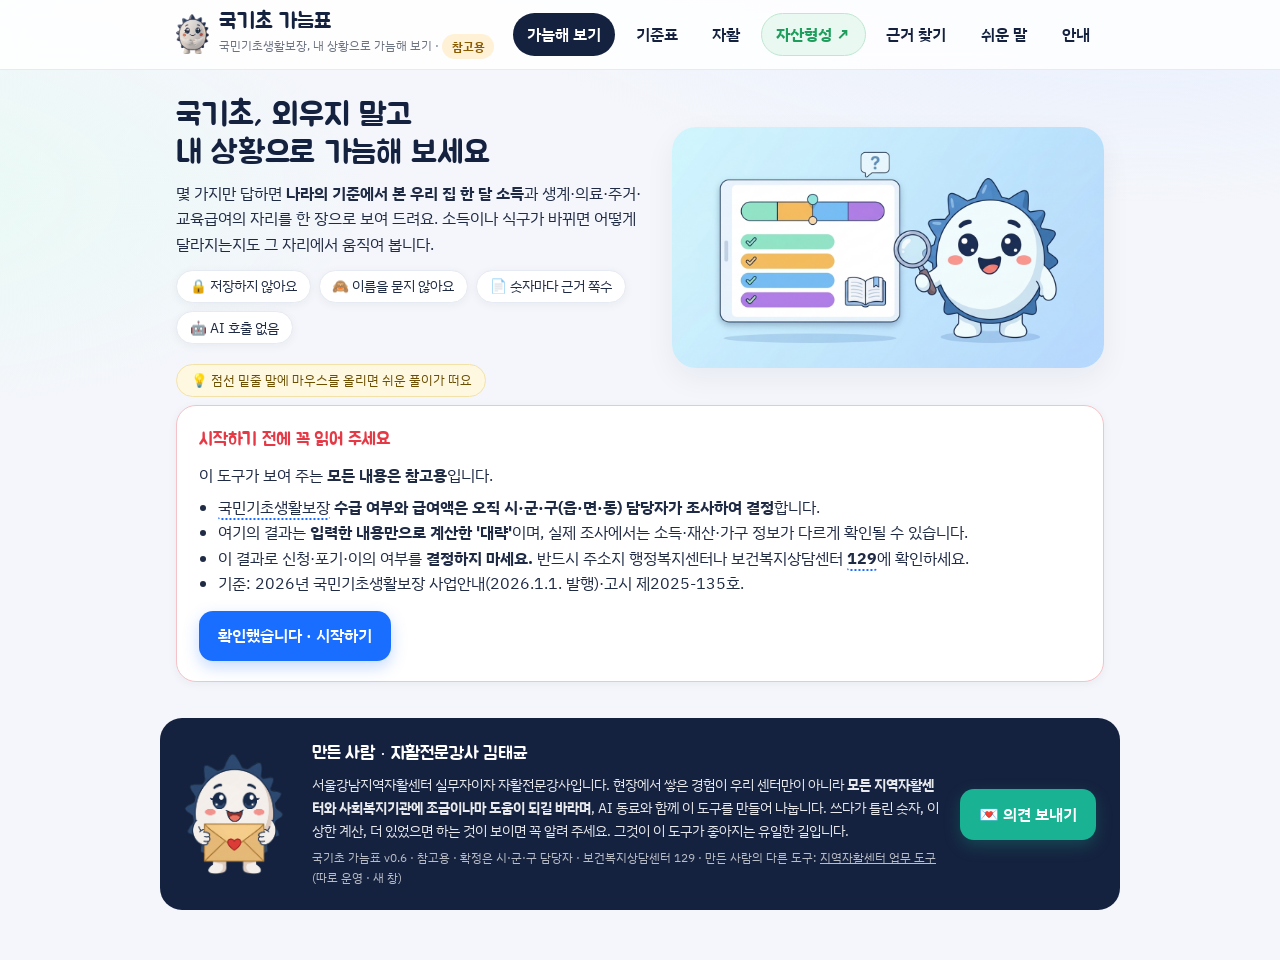
==== index.html @ 4f64b0de "국기초 가늠표 v0.6: 자산형성 길잡이(asset/) — 가입 자격 가늠·통장 비교·3년 어림·가입 뒤 유지·만기·상담 사례·쉬운 말, 가늠표 결과에서 숫자 이어받기 Co-Aut" ====
<!doctype html>
<html lang="ko">
<head>
<meta charset="utf-8">
<meta name="viewport" content="width=device-width, initial-scale=1">
<title>국기초 가늠표</title>
<meta name="description" content="국민기초생활보장 수급을 내 상황으로 가늠해 보는 참고용 도구. 확정은 시·군·구 담당자가 합니다.">
<link rel="stylesheet" href="css/style.css?v=17">
</head>
<body>
<header class="top">
  <div class="wrap">
    <div class="brand">
      <img src="img/전신_미소.png" alt="굿균">
      <div><h1>국기초 가늠표</h1><div class="tag">국민기초생활보장, 내 상황으로 가늠해 보기 · <span class="badge">참고용</span></div></div>
    </div>
    <nav class="tabs">
      <button data-go="gate" class="on">가늠해 보기</button>
      <button data-go="table">기준표</button>
      <button data-go="jahwal">자활</button>
      <a class="navlink" href="asset/" id="nav-asset" target="_blank" rel="noopener" title="자산형성 길잡이 (새 창)">자산형성 ↗</a>
      <button data-go="search">근거 찾기</button>
      <button data-go="terms">쉬운 말</button>
      <button data-go="about">안내</button>
    </nav>
  </div>
</header>

<main class="wrap">
  <!-- ① 들어가기: 히어로 + 면책 -->
  <section id="v-gate" class="view on">
    <div class="hero">
      <div>
        <h2>국기초, 외우지 말고<br>내 상황으로 가늠해 보세요</h2>
        <p>몇 가지만 답하면 <b>나라의 기준에서 본 우리 집 한 달 소득</b>과 생계·의료·주거·교육급여의 자리를 한 장으로 보여 드려요. 소득이나 식구가 바뀌면 어떻게 달라지는지도 그 자리에서 움직여 봅니다.</p>
        <div class="reassure"><span>🔒 저장하지 않아요</span><span>🙈 이름을 묻지 않아요</span><span>📄 숫자마다 근거 쪽수</span><span>🤖 AI 호출 없음</span></div>
        <div class="tip">💡 점선 밑줄 말에 마우스를 올리면 쉬운 풀이가 떠요</div>
      </div>
      <img src="img/hero.png?v=2" alt="가늠표 한 장을 돋보기로 살펴보는 굿균 — 묻고, 가늠하고, 근거를 연다">
    </div>
    <div class="gate">
      <h3>시작하기 전에 꼭 읽어 주세요</h3>
      <p style="margin:.2rem 0">이 도구가 보여 주는 <b>모든 내용은 참고용</b>입니다.</p>
      <ul>
        <li>국민기초생활보장 <b>수급 여부와 급여액은 오직 시·군·구(읍·면·동) 담당자가 조사하여 결정</b>합니다.</li>
        <li>여기의 결과는 <b>입력한 내용만으로 계산한 '대략'</b>이며, 실제 조사에서는 소득·재산·가구 정보가 다르게 확인될 수 있습니다.</li>
        <li>이 결과로 신청·포기·이의 여부를 <b>결정하지 마세요.</b> 반드시 주소지 행정복지센터나 보건복지상담센터 <b>129</b>에 확인하세요.</li>
        <li>기준: 2026년 국민기초생활보장 사업안내(2026.1.1. 발행)·고시 제2025-135호.</li>
      </ul>
      <div class="btns"><button id="agree">확인했습니다 · 시작하기</button></div>
    </div>
  </section>

  <!-- 갈래 고르기 -->
  <section id="v-mode" class="view">
    <h2>어떻게 시작할까요?</h2>
    <div class="row">
      <div class="card pick" data-go="free">
        <img src="img/전신_생각중.png" alt="">
        <div><h3>내 상황을 글로 쓸게요</h3><p class="muted" style="margin:0">"서울 강남에 월세 60만원으로 살고 아이가 2명, 월급 80만원에 국민연금 20만원 받아요" 처럼 편하게. 읽어 드리고 빠진 것만 여쭤 봐요.</p></div>
      </div>
      <div class="card pick" data-go="interview">
        <img src="img/듣기.png" alt="">
        <div><h3>질문에 답할게요</h3><p class="muted" style="margin:0">막막하면 이쪽. 한 화면에 질문 하나씩, 꼭 필요한 것만. 질문 아래에 어려운 말 풀이가 같이 나와요. 모르면 '모름'.</p></div>
      </div>
      <div class="card pick" data-go="cases">
        <img src="img/전신_궁금.png" alt="">
        <div><h3>가상 사례로 연습할게요</h3><p class="muted" style="margin:0">실무자 훈련용. 가상의 상담일지 다섯 건을 읽고 직접 입력해 보거나, 정답 가늠표를 바로 봐요. 인물·숫자는 전부 가상.</p></div>
      </div>
    </div>
    <div class="tip">💡 <b>점선 밑줄</b>이 있는 말에 <b>마우스를 올리면</b>(폰은 톡 누르면) 쉬운 풀이가 떠요. 한번 해 보세요 → <span class="term" data-term="소득인정액">소득인정액</span></div>
  </section>

  <!-- 기준표 -->
  <section id="v-table" class="view">
    <h2>2026년 기준표 — 가구원 수별 기준 중위소득과 급여별 선정기준</h2>
    <p class="muted">이 표 하나면 "우리 집 몇 인 가구, 선은 얼마"가 바로 보여요. 아래 버튼으로 그림(PNG)으로 저장해 교육 자료나 상담 자리에 쓰세요. 숫자는 고시 제2025-135호 그대로예요.</p>
    <div id="ktable"></div>
  </section>

  <!-- 갈래 A: 자유 글 -->
  <section id="v-free" class="view">
    <h2>내 상황을 글로 써 주세요</h2>
    <div class="card">
      <textarea id="free-text" placeholder="예) 나는 55살이고 부산에서 혼자 살아. 월세 보증금 500만원에 월세 35만원. 자활근로로 120만원 받고 통장에 300만원쯤 있어. 차는 없고 대출 200만원."></textarea>
      <div class="btns"><button id="free-read">읽어 보기</button><button class="ghost" data-go="mode">뒤로</button></div>
    </div>
    <div id="free-card"></div>
  </section>

  <!-- 갈래 B: 질문 -->
  <section id="v-interview" class="view">
    <div class="progress"><i id="prog" style="width:0%"></i></div>
    <div class="iv-grid">
      <div id="iv" class="card"></div>
      <aside class="gg-side"><div class="bubble" id="gg-say">하나씩 천천히요. 모르면 '모름'이에요.</div><img id="gg-img" src="img/듣기.png" alt="굿균"></aside>
    </div>
  </section>

  <!-- 가늠표 -->
  <section id="v-result" class="view">
    <div id="sheet"></div>
    <div class="btns noprint">
      <button id="to-change">무엇이 바뀌면? 움직여 보기 →</button>
      <button class="ghost" id="print">인쇄 · PDF로 저장</button>
      <button class="ghost" id="edit-back">입력 고치기</button>
      <button class="ghost" id="restart">처음부터</button>
    </div>
  </section>

  <!-- 가상 사례 -->
  <section id="v-cases" class="view"><div id="cases"></div></section>

  <!-- 자활 탭 -->
  <section id="v-jahwal" class="view"><div id="jahwal"></div></section>

  <!-- 변화 보기 -->
  <section id="v-change" class="view"><div id="change"></div></section>

  <!-- 근거 찾기 -->
  <section id="v-search" class="view">
    <h2>근거 찾기</h2>
    <div class="notice soft">여기서는 <b>답을 만들지 않아요.</b> 현장 말로 치면 2026년 사업안내·자활사업안내에서 <b>관련 쪽수와 제목</b>을 찾아 드려요. 원문은 그 쪽을 직접 열어 확인하세요. 적용 여부는 담당자가 판단해요.</div>
    <div class="card">
      <input type="text" id="sq" placeholder="예) 군대 간 아들, 용돈, 차, 통장, 자활근로 공제, 부양의무자, 이의신청">
      <div class="btns"><button id="sgo">찾기</button></div>
      <div class="chips small" id="sq-examples" style="margin-top:10px"></div>
    </div>
    <div id="sres"></div>
  </section>

  <!-- 쉬운 말 -->
  <section id="v-terms" class="view">
    <h2>정말 쉬운 용어 사전</h2>
    <p class="muted">국기초에서 나오는 말을 초등학생도 알아듣게 풀었어요. 정확한 정의는 사업안내 원문이 기준이고, 이건 '먼저 감 잡기'용이에요.</p>
    <div class="card"><input type="text" id="tq" placeholder="찾을 말 (예: 소득인정액, 부양의무자, 기본재산액)"><div class="btns"><button class="ghost" id="t-print">🖨️ A4로 인쇄 (용어 카드)</button></div></div>
    <div id="tlist"></div>
  </section>

  <!-- 안내 -->
  <section id="v-about" class="view">
    <h2>이 도구는</h2>
    <div class="card">
      <p>지역자활센터 실무자와 자활 참여자가 <b>국민기초생활보장 제도를 내 상황으로 가늠해 보고, 근거가 되는 쪽을 바로 찾아보게</b> 하려고 만든 참고용 도구예요. 상담하듯 몇 가지를 묻고, 한 장짜리 가늠표를 보여 주고, 소득이나 가구원이 바뀌면 어떻게 달라지는지 그 자리에서 움직여 봐요.</p>
      <ul>
        <li><b>답을 지어내지 않아요.</b> 계산은 사업안내의 산식과 그해 고시 숫자로만 하고, 모든 숫자 옆에 쪽수를 달아요. 근거 찾기는 쪽수와 제목만 알려 주고 원문은 직접 열게 해요(사업안내는 무단전재·무단인용 금지 표기가 있어 본문을 싣지 않아요).</li>
        <li><b>저장하지 않아요.</b> 서버가 없고 계산은 이 브라우저 안에서만 돼요. 이름·주민번호·연락처 칸이 없어요.</li>
        <li><b>확정은 담당자가 해요.</b> 시작 전, 결과지 머리와 꼬리, 인쇄물에 같은 말을 반복해 둔 이유예요.</li>
        <li><b>자활 탭과 가상 사례.</b> 「자활」 탭은 사업안내 가운데 자활센터가 매일 만나는 부분(참여 자격·자활근로 유형·소득공제·특례·자산형성)만 떼어 모은 것이고, 「가상 사례」는 실무자 훈련용 상담일지 5건이에요(인물·숫자 전부 가상).</li>
        <li><b>자산형성 길잡이.</b> 「자산형성 ↗」(<a href="asset/" target="_blank" rel="noopener">asset/</a>)은 희망저축계좌Ⅰ·Ⅱ·청년내일저축계좌만 따로 모은 화면이에요 — 가입 자격 가늠, 통장 비교·3년 어림, 가입 뒤 유지·만기, 담당자 상담·사례, 쉬운 말. 가늠표 결과에서 넘어가면 우리 집 숫자를 이어받아요(저장 없음).</li>
        <li><b>매년 바뀌어요.</b> 7월 말 중앙생활보장위원회 → 8월 초 고시 → 다음 해 1월 1일 사업안내. 숫자 파일만 갈아 끼워요. 지금은 2026년 판이에요.</li>
      </ul>
      <p class="muted">원문: 보건복지부 고시 제2025-135호 「2026년 기준 중위소득 및 생계·의료급여 선정기준과 최저보장수준」 · 『2026년 국민기초생활보장 사업안내』(2026.1.1.) · 『2026년 자활사업안내』 · 복지부 보도자료 2025-07-31, 2026-01-01.</p>
      <p class="other-tool"><b>만든 사람의 다른 도구</b> — <a href="https://jahwalktg.github.io/jahwal-tools/" target="_blank" rel="noopener">지역자활센터 업무 도구</a>: 실무자용 계산기·서식·명단·홍보 도구 모음(저장 없음). <span class="muted">이 도구와 따로 운영 · 새 창</span></p>
      <p class="muted">굿균은 화면 안에서만 사는 '화면 속 안내자'예요. 화면 밖의 판단은 언제나 사람 몫이고요.</p>
    </div>
  </section>
</main>

<div id="pop" class="pop" hidden></div>
<div id="modal" hidden></div>

<footer>
  <div class="maker">
    <img src="img/feedback_t.png" alt="">
    <div>
      <h3>만든 사람 · 자활전문강사 김태균</h3>
      <p>서울강남지역자활센터 실무자이자 자활전문강사입니다. 현장에서 쌓은 경험이 우리 센터만이 아니라 <b>모든 지역자활센터와 사회복지기관에 조금이나마 도움이 되길 바라며</b>, AI 동료와 함께 이 도구를 만들어 나눕니다. 쓰다가 틀린 숫자, 이상한 계산, 더 있었으면 하는 것이 보이면 꼭 알려 주세요. 그것이 이 도구가 좋아지는 유일한 길입니다.</p>
      <div class="mini">국기초 가늠표 v0.6 · 참고용 · 확정은 시·군·구 담당자 · 보건복지상담센터 129 · 만든 사람의 다른 도구: <a href="https://jahwalktg.github.io/jahwal-tools/" target="_blank" rel="noopener">지역자활센터 업무 도구</a>(따로 운영 · 새 창)</div>
    </div>
    <button class="mint" id="fb-open">💌 의견 보내기</button>
  </div>
</footer>
<script type="module" src="js/app.js?v=19"></script>
</body>
</html>
---- css/style.css ----
@import url('https://fonts.googleapis.com/css2?family=IBM+Plex+Sans+KR:wght@400;500;700&family=Jua&display=swap');
:root {
  --blue: #1A6EFF; --blue-d: #1557CC; --navy: #15223F; --red: #E63946; --mint: #19B394; --amber: #F5A524; --violet: #7C5CFF;
  --bg: #F4F6FB; --card: #fff; --line: #E6EAF2; --muted: #6B7280; --text: #1F2A44;
  --okbg: #E9F8F1; --warnbg: #FFF5E0; --nobg: #F2F4F8; --soft: #EEF3FF; --violetbg: #F1EDFF;
  --radius: 20px; --shadow: 0 10px 30px rgba(21,34,63,.06); --shadow-s: 0 2px 10px rgba(21,34,63,.05);
}
* { box-sizing: border-box; }
html, body { margin: 0; color: var(--text); font-family: 'IBM Plex Sans KR', 'Malgun Gothic', sans-serif; font-size: 16px; line-height: 1.6;
  background: radial-gradient(1200px 500px at 90% -10%, #E3ECFF 0%, rgba(227,236,255,0) 60%), radial-gradient(900px 400px at -10% 20%, #E7FAF4 0%, rgba(231,250,244,0) 55%), var(--bg); }
h1, h2, h3, .jua { font-family: 'Jua', 'IBM Plex Sans KR', sans-serif; font-weight: 400; letter-spacing: -.01em; color: var(--navy); }
h1 { font-size: 2rem; margin: 0; } h2 { font-size: 1.45rem; margin: 1.1rem 0 .5rem; } h3 { font-size: 1.12rem; margin: 1rem 0 .4rem; }
a { color: var(--blue); }
button { font: inherit; cursor: pointer; border: 0; border-radius: 14px; padding: .78rem 1.2rem; background: var(--blue); color: #fff; font-weight: 600; box-shadow: 0 6px 16px rgba(26,110,255,.25); transition: transform .08s, box-shadow .2s; }
button:hover { transform: translateY(-1px); } button:active { transform: translateY(0); }
button.ghost { background: #fff; color: var(--navy); border: 1.5px solid var(--line); box-shadow: none; }
button.mint { background: var(--mint); box-shadow: 0 6px 16px rgba(25,179,148,.25); }
button:disabled { opacity: .45; cursor: default; }
input[type=number], input[type=text], select, textarea { font: inherit; width: 100%; padding: .68rem .8rem; border: 1.5px solid var(--line); border-radius: 14px; background: #fff; color: var(--text); transition: border-color .15s, box-shadow .15s; }
input:focus, select:focus, textarea:focus { outline: none; border-color: var(--blue); box-shadow: 0 0 0 4px rgba(26,110,255,.12); }
textarea { min-height: 120px; resize: vertical; }
label { display: block; font-size: .92rem; color: var(--muted); margin: .6rem 0 .25rem; }
.wrap { max-width: 960px; margin: 0 auto; padding: 16px; }
/* ===== 상단 ===== */
header.top { background: rgba(255,255,255,.85); backdrop-filter: blur(10px); border-bottom: 1px solid var(--line); position: sticky; top: 0; z-index: 20; }
header.top .wrap { display: flex; align-items: center; gap: 14px; flex-wrap: wrap; padding: 10px 16px; }
.brand { display: flex; align-items: center; gap: 10px; }
.brand img { height: 40px; width: auto; }
.brand h1 { font-size: 1.35rem; line-height: 1.1; }
.brand .tag { font-size: .78rem; color: var(--muted); }
nav.tabs { margin-left: auto; display: flex; gap: 6px; flex-wrap: wrap; }
nav.tabs button { background: transparent; color: var(--navy); padding: .5rem .9rem; border-radius: 999px; box-shadow: none; font-weight: 600; }
nav.tabs button.on { background: var(--navy); color: #fff; }
nav.tabs a.navlink { padding: .5rem .9rem; border-radius: 999px; font-weight: 700; color: #1F9D5C; text-decoration: none; border: 1.5px solid #BFE6CF; background: var(--okbg); }
.badge { display: inline-block; font-size: .76rem; padding: .18rem .6rem; border-radius: 999px; background: #FFF1D6; color: #8A5A00; font-weight: 700; vertical-align: middle; }
/* ===== 공통 ===== */
.card { background: var(--card); border: 1px solid var(--line); border-radius: var(--radius); padding: 20px; margin: 12px 0; box-shadow: var(--shadow-s); }
.card.soft { background: var(--soft); border-color: transparent; box-shadow: none; }
.row { display: flex; gap: 14px; flex-wrap: wrap; }
.row > * { flex: 1 1 240px; }
.btns { display: flex; gap: 10px; flex-wrap: wrap; margin-top: 14px; }
.muted { color: var(--muted); font-size: .92rem; }
.small { font-size: .86rem; }
.view { display: none; } .view.on { display: block; animation: rise .35s ease; }
@keyframes rise { from { transform: translateY(8px); } to { transform: none; } }
.sec { display: flex; align-items: center; gap: 10px; margin: 22px 0 8px; }
.sec .ico { width: 34px; height: 34px; border-radius: 10px; display: grid; place-items: center; background: var(--soft); font-size: 1.1rem; }
.sec h3 { margin: 0; }
/* 쉬운 말 */
.term { border-bottom: 2px dotted var(--blue); cursor: help; transition: background .15s; border-radius: 3px; }
.term:hover { background: #EEF3FF; }
.tip { display: inline-flex; gap: 6px; align-items: center; flex-wrap: wrap; background: #FFF8E1; border: 1px solid #F3E2A8; border-radius: 999px; padding: .3rem .85rem; font-size: .84rem; color: #6B4E00; margin: 6px 0 2px; }
/* 기준표 */
.ktable { width: 100%; border-collapse: collapse; font-size: .9rem; }
.ktable th, .ktable td { padding: 8px 8px; border-bottom: 1px solid var(--line); text-align: right; white-space: nowrap; font-variant-numeric: tabular-nums; }
.ktable th { color: var(--muted); font-weight: 600; font-size: .82rem; }
.ktable th:first-child, .ktable td:first-child { text-align: left; }
.ktable tr.me td { background: var(--soft); font-weight: 700; }
.ktable td.bar-td { width: 34%; white-space: normal; }
.bar { height: 10px; background: #E6EAF2; border-radius: 5px; overflow: hidden; position: relative; }
.bar i { display: block; height: 100%; border-radius: 5px; }
.bar b { position: absolute; top: -3px; width: 2px; height: 16px; background: var(--navy); }
.svgwrap svg { width: 100%; height: auto; border: 1px solid var(--line); border-radius: 16px; background: #fff; box-shadow: var(--shadow-s); }
.k-card { padding: 22px; }
.k-live { display: grid; grid-template-columns: 240px 1fr; gap: 20px; align-items: center; margin-top: 14px; }
.k-med { background: linear-gradient(135deg, #EEF3FF, #F8FAFF); border: 1px solid #DCE6FF; border-radius: 18px; padding: 18px; }
.k-med .lab { font-size: .88rem; color: var(--muted); } .k-med .lab span { font-family: 'Jua'; font-size: 1.5rem; color: var(--blue); }
.k-med .num { font-family: 'Jua'; font-size: 1.9rem; color: var(--navy); line-height: 1.15; font-variant-numeric: tabular-nums; }
.k-row { display: grid; grid-template-columns: 150px 1fr 120px; gap: 10px; align-items: center; margin: 8px 0; }
.k-name { font-weight: 700; font-size: .9rem; }
.k-bar { height: 16px; background: #EEF0F4; border-radius: 8px; overflow: hidden; }
.k-bar i { display: block; height: 100%; border-radius: 8px; transition: width .7s cubic-bezier(.2,.8,.2,1); }
.k-amt { text-align: right; font-variant-numeric: tabular-nums; font-weight: 600; }
@media (max-width: 640px) { .k-live { grid-template-columns: 1fr; } .k-row { grid-template-columns: 1fr; gap: 2px; } .k-amt { text-align: left; } }
.benefit-basics { display: grid; grid-template-columns: repeat(2, 1fr); gap: 10px; margin-top: 8px; }
.bb { border: 1.5px solid var(--line); border-radius: 16px; padding: 12px 14px; background: #fff; font-size: .9rem; }
.bb .h { font-weight: 700; margin-bottom: 4px; } .bb .big { font-family: 'Jua'; font-size: 1.3rem; color: var(--blue); }
@media (max-width: 640px) { .benefit-basics { grid-template-columns: 1fr; } .ktable td.bar-td { display: none; } }
.pop { position: absolute; z-index: 50; max-width: 330px; background: var(--navy); color: #fff; padding: 14px 16px; border-radius: 16px; font-size: .9rem; line-height: 1.55; box-shadow: 0 14px 40px rgba(21,34,63,.3); }
.pop b { color: #FFD166; display: block; margin-bottom: 4px; font-family: 'Jua'; font-weight: 400; font-size: 1.02rem; }
.pop .x { position: absolute; right: 6px; top: 4px; color: #fff; opacity: .7; background: none; box-shadow: none; padding: 2px 8px; }
.glossary { margin-top: 14px; border-top: 1px dashed var(--line); padding-top: 10px; }
.glossary .gt { font-size: .8rem; color: var(--muted); margin-bottom: 6px; }
.glossary dl { margin: 0; display: grid; grid-template-columns: max-content 1fr; gap: 4px 12px; font-size: .88rem; }
.glossary dt { font-weight: 700; color: var(--blue); } .glossary dd { margin: 0; color: var(--text); }
.tlist .t { background: #fff; border: 1px solid var(--line); border-radius: 16px; padding: 12px 16px; margin: 8px 0; box-shadow: var(--shadow-s); }
.tlist .t b { font-family: 'Jua'; font-weight: 400; font-size: 1.05rem; color: var(--blue); }
/* ===== 들어가기(히어로 + 면책) ===== */
.hero { display: grid; grid-template-columns: 1.1fr 1fr; gap: 20px; align-items: center; margin: 10px 0 6px; }
.hero h2 { font-size: 2rem; margin: 0 0 8px; line-height: 1.2; }
.hero p { margin: 0 0 12px; color: var(--text); }
.hero img { width: 100%; height: auto; border-radius: 24px; box-shadow: var(--shadow); display: block; }
.hero-art { position: relative; background: linear-gradient(135deg, #3D7BFF, #7FB2FF 60%, #A9CBFF); border-radius: 24px; box-shadow: var(--shadow); padding: 18px 18px 22px; min-height: 250px; }
.hero-art img { position: absolute; right: -14px; bottom: -22px; width: 190px; height: auto; filter: drop-shadow(0 12px 18px rgba(21,34,63,.28)); pointer-events: none; }
.ha-card { background: rgba(255,255,255,.96); border-radius: 18px; padding: 14px 16px 12px; width: calc(100% - 118px); box-shadow: 0 6px 18px rgba(21,34,63,.12); }
.ha-title { font-family: 'Jua'; font-size: 1.2rem; color: var(--navy); display: flex; justify-content: space-between; align-items: baseline; gap: 8px; }
.ha-title span { font-family: 'IBM Plex Sans KR', sans-serif; font-size: .74rem; color: var(--muted); font-weight: 600; }
.ha-row { display: grid; grid-template-columns: 92px 1fr 58px; gap: 8px; align-items: center; margin: 7px 0; font-size: .8rem; }
.ha-row .lab { color: var(--navy); font-weight: 700; white-space: nowrap; }
.ha-row .lab small { display: block; font-weight: 500; color: var(--muted); font-size: .68rem; }
.ha-bar { height: 14px; border-radius: 7px; background: #EEF2FA; overflow: hidden; }
.ha-bar i { display: block; height: 100%; border-radius: 7px; width: 0; transition: width .9s cubic-bezier(.2,.8,.2,1); }
.ha-row b { text-align: right; font-variant-numeric: tabular-nums; color: var(--navy); font-size: .8rem; }
.ha-formula { margin-top: 10px; padding-top: 8px; border-top: 1px dashed var(--line); font-size: .78rem; color: var(--navy); line-height: 1.45; }
.ha-formula b { color: var(--blue); }
@media (max-width: 760px) { .hero-art { padding: 14px 14px 18px; } .ha-card { width: 100%; } .ha-title { flex-wrap: wrap; } .ha-formula { padding-right: 96px; } .hero-art img { width: 120px; right: -8px; bottom: -16px; } .ha-row { grid-template-columns: 82px 1fr 60px; font-size: .76rem; } .ha-row b { white-space: nowrap; } }
.reassure { display: flex; gap: 8px; flex-wrap: wrap; margin: 8px 0 14px; }
.reassure span { background: #fff; border: 1px solid var(--line); border-radius: 999px; padding: .3rem .8rem; font-size: .85rem; box-shadow: var(--shadow-s); }
.gate { background: #fff; border: 1.5px solid #F5C2C7; border-radius: var(--radius); padding: 20px 22px; box-shadow: var(--shadow-s); }
.gate h3 { color: var(--red); margin: 0 0 8px; }
.gate ul { padding-left: 1.2rem; margin: 6px 0; }
.notice { border-left: 5px solid var(--red); background: #FFF4F4; padding: 10px 14px; border-radius: 12px; margin: 10px 0; font-size: .95rem; }
.notice.soft { border-color: var(--amber); background: #FFF9EC; }
/* ===== 갈래 ===== */
.pick { display: grid; grid-template-columns: 96px 1fr; gap: 14px; align-items: center; text-align: left; cursor: pointer; transition: box-shadow .2s, transform .1s; }
.pick:hover { box-shadow: var(--shadow); transform: translateY(-2px); }
.pick img { width: 96px; height: auto; }
.pick h3 { margin: 0 0 4px; }
/* ===== 질문 ===== */
.iv-grid { display: grid; grid-template-columns: 1fr 200px; gap: 16px; align-items: start; }
.gg-side { position: sticky; top: 80px; text-align: center; }
.gg-side img { width: 150px; height: auto; filter: drop-shadow(0 10px 18px rgba(21,34,63,.15)); }
.bubble { background: #fff; border: 1px solid var(--line); border-radius: 16px; padding: 10px 12px; font-size: .86rem; text-align: left; position: relative; margin-bottom: 8px; box-shadow: var(--shadow-s); }
.bubble::after { content: ""; position: absolute; left: 50%; bottom: -8px; width: 14px; height: 14px; background: #fff; border-right: 1px solid var(--line); border-bottom: 1px solid var(--line); transform: translateX(-50%) rotate(45deg); }
.step { font-size: .82rem; color: var(--muted); letter-spacing: .04em; }
.q { font-size: 1.35rem; margin: .3rem 0 .8rem; font-family: 'Jua'; color: var(--navy); }
.hint { background: var(--soft); border-radius: 14px; padding: 10px 14px; font-size: .9rem; margin: 8px 0; }
.member { border: 1px dashed var(--line); border-radius: 16px; padding: 10px 14px; margin: 8px 0; }
.chips { display: flex; gap: 8px; flex-wrap: wrap; }
.chip { border: 1.5px solid var(--line); border-radius: 999px; padding: .42rem .9rem; background: #fff; color: var(--navy); font-weight: 600; box-shadow: none; }
.chip.on { background: var(--blue); color: #fff; border-color: var(--blue); }
.unk { font-size: .85rem; }
.progress { height: 8px; background: #E3E8F2; border-radius: 4px; overflow: hidden; margin: 6px 0 14px; }
.progress > i { display: block; height: 100%; background: linear-gradient(90deg, var(--blue), #7FB2FF); transition: width .4s; }
/* ===== 가늠표(대시보드) ===== */
.sheet { background: #fff; border: 1px solid var(--line); border-radius: var(--radius); padding: 24px; position: relative; box-shadow: var(--shadow); }
.band { background: linear-gradient(90deg, #FFF1D6, #FFF8E8); color: #8A5A00; border-radius: 14px; padding: 9px 14px; font-size: .9rem; display: flex; gap: 10px; flex-wrap: wrap; align-items: center; }
.band b { color: var(--red); }
.rhead { display: grid; grid-template-columns: 1fr 120px; gap: 12px; align-items: end; }
.rhead img { width: 110px; height: auto; justify-self: end; }
.who { display: flex; gap: 8px; flex-wrap: wrap; margin: 6px 0 10px; }
.who span { background: var(--nobg); border-radius: 999px; padding: .22rem .75rem; font-size: .85rem; }
.ptcap { font-size: .95rem; margin-top: 10px; } .ptcap b { font-family: 'Jua'; font-weight: 400; color: var(--blue); font-size: 1.2rem; }
.ruler { margin: 4px 0; } .ruler svg { width: 100%; height: auto; display: block; }
.ruler .pt { transition: transform .6s cubic-bezier(.2,.8,.2,1); }
.legend { display: flex; gap: 10px 16px; flex-wrap: wrap; font-size: .85rem; margin: 4px 0 14px; }
.legend i { display: inline-block; width: 12px; height: 12px; border-radius: 3px; margin-right: 5px; vertical-align: -1px; }
.kpis { display: grid; grid-template-columns: 1fr 1fr; gap: 14px; }
.kpi { border-radius: 18px; padding: 18px; background: linear-gradient(135deg, #EEF3FF, #F8FAFF); border: 1px solid #DCE6FF; display: grid; grid-template-columns: 1fr auto; gap: 10px; align-items: center; }
.kpi.good { background: linear-gradient(135deg, #E9F8F1, #F6FCF9); border-color: #C8EBD9; }
.kpi.none { background: var(--nobg); border-color: var(--line); }
.kpi .lab { font-size: .86rem; color: var(--muted); }
.kpi .num { font-family: 'Jua'; font-size: 2rem; line-height: 1.15; color: var(--blue); }
.kpi.good .num { color: var(--mint); } .kpi.none .num { color: var(--muted); }
.kpi .sub { font-size: .84rem; color: var(--muted); margin-top: 4px; }
.donut { width: 92px; height: 92px; }
.cards4 { display: grid; grid-template-columns: repeat(4, 1fr); gap: 12px; margin-top: 8px; }
.bc { border-radius: 18px; padding: 14px 12px; background: var(--nobg); border: 1.5px solid var(--line); text-align: center; }
.bc.ok { background: var(--okbg); border-color: #BFE6CF; } .bc.cond { background: var(--warnbg); border-color: #F3D8A2; }
.ring { width: 84px; height: 84px; margin: 0 auto 6px; position: relative; }
.ring svg { width: 84px; height: 84px; transform: rotate(-90deg); }
.ring .c { fill: none; stroke: rgba(0,0,0,.08); stroke-width: 9; }
.ring .v { fill: none; stroke-width: 9; stroke-linecap: round; transition: stroke-dashoffset .7s ease; }
.ring .ico { position: absolute; inset: 0; display: grid; place-items: center; font-size: 1.5rem; }
.bc .name { font-weight: 700; }
.bc .sub { font-size: .8rem; color: var(--muted); }
.gets { display: flex; flex-wrap: wrap; gap: 10px; margin-top: 6px; }
.get { display: flex; gap: 10px; align-items: flex-start; background: #fff; border: 1.5px solid var(--line); border-radius: 16px; padding: 12px 14px; flex: 1 1 270px; font-size: .92rem; }
.get.ok { border-color: #BFE6CF; background: var(--okbg); } .get.cond { border-color: #F3D8A2; background: var(--warnbg); } .get.info { background: var(--violetbg); border-color: #DDD4FF; }
.get .i { font-size: 1.25rem; line-height: 1.2; }
.big-cta { display: flex; width: 100%; justify-content: center; align-items: center; gap: 10px; padding: 1rem; font-size: 1.05rem; background: linear-gradient(90deg, var(--blue), #4C8BFF); border-radius: 18px; }
table.rc { width: 100%; border-collapse: collapse; font-size: .9rem; }
table.rc th, table.rc td { padding: 7px 6px; border-bottom: 1px solid var(--line); text-align: left; vertical-align: top; }
table.rc td.n { text-align: right; white-space: nowrap; font-variant-numeric: tabular-nums; }
table.rc tr.sum td { font-weight: 700; background: var(--soft); }
.ref { font-size: .78rem; color: var(--blue); cursor: pointer; white-space: nowrap; }
details { border: 1px dashed var(--line); border-radius: 16px; padding: 8px 14px; margin: 14px 0; }
details summary { cursor: pointer; font-weight: 700; }
.tail { border-top: 2px solid var(--red); margin-top: 18px; padding-top: 10px; font-size: .9rem; }
.todo { counter-reset: n; padding-left: 0; list-style: none; }
.todo li { position: relative; padding-left: 38px; margin: 8px 0; }
.todo li::before { counter-increment: n; content: counter(n); position: absolute; left: 0; top: 0; width: 28px; height: 28px; border-radius: 50%; background: var(--blue); color: #fff; text-align: center; line-height: 28px; font-family: 'Jua'; }
/* ===== 변화 보기 ===== */
.live { background: #fff; border: 1px solid var(--line); border-radius: var(--radius); padding: 22px; box-shadow: var(--shadow); }
.live-head { display: grid; grid-template-columns: 1fr 150px; gap: 12px; align-items: center; }
.live-head img { width: 140px; height: auto; justify-self: end; }
.ctrl { background: var(--soft); border-radius: 18px; padding: 14px 16px; margin: 10px 0; }
.ctrl .lab { display: flex; justify-content: space-between; align-items: baseline; font-weight: 700; }
.ctrl .lab span { font-family: 'Jua'; color: var(--blue); font-size: 1.3rem; font-weight: 400; }
input[type=range] { width: 100%; accent-color: var(--blue); margin: 8px 0; }
.delta { font-variant-numeric: tabular-nums; }
.chart svg { width: 100%; height: auto; }
.flash { animation: flash .6s; } @keyframes flash { 0% { background: #FFF6B0; } 100% { background: transparent; } }
/* ===== 검색 ===== */
.result { padding: 10px 0; border-bottom: 1px solid var(--line); }
.result .where { font-weight: 700; } .result .heads { color: var(--muted); font-size: .88rem; }
.topic { background: var(--soft); border-radius: 16px; padding: 14px 16px; margin: 8px 0; }
.topic .q { font-size: 1.05rem; }
/* ===== 제작자·의견 ===== */
footer { padding: 20px 16px 50px; }
.maker { max-width: 960px; margin: 0 auto; background: var(--navy); color: #fff; border-radius: 22px; padding: 22px 24px; display: grid; grid-template-columns: 110px 1fr auto; gap: 18px; align-items: center; }
.maker img { width: 100px; height: auto; }
.maker h3 { color: #fff; margin: 0 0 4px; }
.maker p { margin: 0; font-size: .9rem; opacity: .9; }
.maker .mini { font-size: .78rem; opacity: .7; margin-top: 6px; }
.maker .mini a { color: #fff; text-decoration: underline; }
.other-tool { margin-top: 12px; padding-top: 10px; border-top: 1px dashed var(--line); }
.other-tool a { font-weight: 700; }
.maker button.mint { white-space: nowrap; }
.modal-bg { position: fixed; inset: 0; background: rgba(21,34,63,.45); display: grid; place-items: center; z-index: 60; padding: 16px; }
.modal { background: #fff; border-radius: 22px; padding: 22px; width: min(560px, 100%); box-shadow: 0 30px 80px rgba(0,0,0,.3); }
.modal h3 { margin: 0 0 6px; }
.modal .x { float: right; background: none; color: var(--muted); box-shadow: none; padding: 0 6px; font-size: 1.2rem; }
/* ===== 반응형·인쇄 ===== */
@media (max-width: 760px) { .hero { grid-template-columns: 1fr; } .iv-grid { grid-template-columns: 1fr; } .gg-side { position: static; display: flex; gap: 10px; align-items: center; } .gg-side img { width: 90px; } .bubble { margin: 0; } .bubble::after { display: none; }
  .cards4 { grid-template-columns: repeat(2, 1fr); } .kpis { grid-template-columns: 1fr; } .kpi .num { font-size: 1.6rem; } .maker { grid-template-columns: 1fr; text-align: center; } .maker img { margin: 0 auto; } .rhead { grid-template-columns: 1fr; } .rhead img { display: none; } .live-head { grid-template-columns: 1fr; } .live-head img { display: none; } nav.tabs { margin-left: 0; } }
@media print {
  header.top, nav, .btns, .noprint, footer, .big-cta, #pop, .rhead img { display: none !important; }
  body { background: #fff; } .wrap { max-width: none; padding: 0; }
  .sheet { border: 0; padding: 0; box-shadow: none; }
  .sheet::before { content: "참고용 — 확정은 시·군·구 담당자에게"; position: fixed; top: 40%; left: 10%; right: 10%; text-align: center; font-size: 42px; color: rgba(230,57,70,.12); transform: rotate(-18deg); font-family: 'Jua'; }
  .term { border-bottom: 0; }
  @page { size: A4; margin: 12mm; }
}

/* ===== 자활 탭 · 가상 사례 (v0.4) ===== */
.band.case { background: linear-gradient(90deg, #EFEAFF, #F6F3FF); color: #4B3AA3; margin-bottom: 8px; } .band.case b { color: var(--violet); }
.case-card .case-head { display: flex; align-items: center; gap: 10px; } .case-card h3 { margin: 0; }
.case-id { width: 34px; height: 34px; border-radius: 10px; background: var(--violet); color: #fff; display: grid; place-items: center; font-family: 'Jua'; font-size: 1.1rem; flex: none; }
.note-paper { background: #FFFDF5 repeating-linear-gradient(transparent 0 27px, #EFE6C8 27px 28px); border: 1px solid #EADFBF; border-radius: 12px; padding: 12px 16px; line-height: 28px; margin: 10px 0; font-size: .95rem; color: #3C3220; }
.note-paper .np-title { font-weight: 700; color: #8A5A00; }
.sticky-note { margin: 0 0 14px; }
.case-point { margin: 12px 0; }
.fit .fit-type { font-family: 'Jua'; font-size: 1.5rem; color: var(--blue); }
.flow .fl { display: flex; flex-wrap: wrap; align-items: center; gap: 8px; padding: 9px 0; border-bottom: 1px dashed var(--line); }
.flow .fl:last-child { border-bottom: 0; } .flow .fl.sub { padding-left: 26px; }
.fs { border: 1.5px solid var(--line); border-radius: 999px; padding: .3rem .8rem; font-weight: 600; font-size: .88rem; background: #fff; }
.fs.on { background: var(--blue); color: #fff; border-color: var(--blue); } .fs.alt { background: var(--violetbg); border-color: #DDD4FF; }
.fa { color: var(--muted); }
.ref-like { color: var(--blue); cursor: pointer; font-weight: 600; }
.tbl { overflow-x: auto; }
code { background: var(--soft); padding: .1rem .4rem; border-radius: 6px; font-size: .86rem; }
@media print { #v-terms input, #v-jahwal input, .case-card .btns, .sticky-note { display: none !important; } .tlist { columns: 2; column-gap: 20px; } .tlist .t { break-inside: avoid; box-shadow: none; } .flow .fl { break-inside: avoid; } }

/* 유형별 가늠 표 — 손에 쥐는 합계 칸(2026-10-26) */
.jt td.hand b { color:#1A6EFF; font-size:1.05em; white-space:nowrap; }
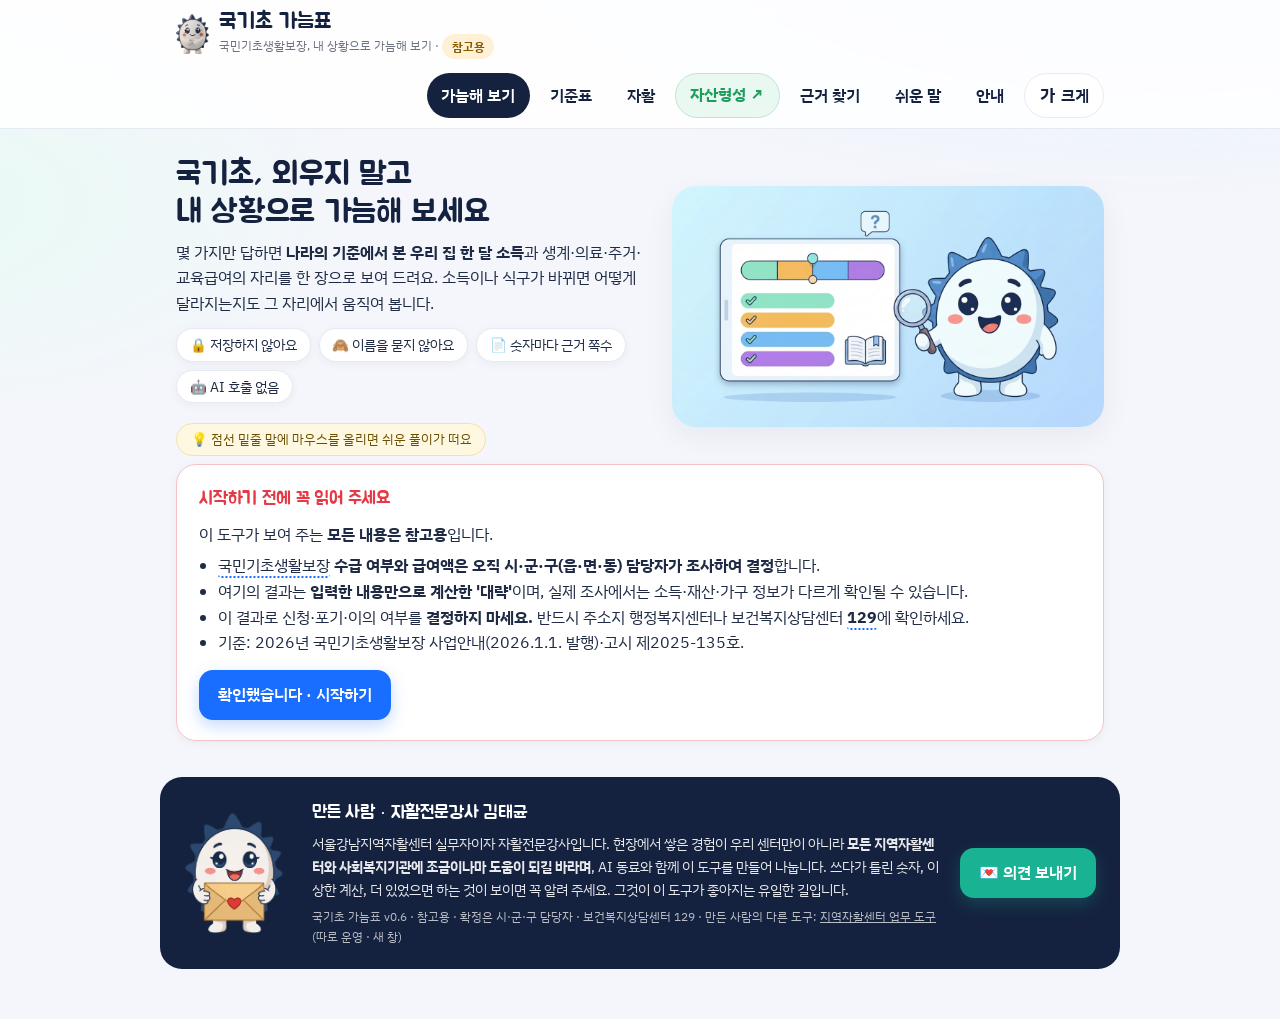
==== commit e9d71222: "국기초 가늠표: 글자 크게 단추(가늠표·자산형성 길잡이, 저장 없음), 길잡이 모집 안내(지자체 추가 모집 잠정 중단)·문의처(콜센터 1522-3690·자산형성포털), 휴대폰 계산" ====
--- a/index.html
+++ b/index.html
@@ -5,7 +5,7 @@
 <meta name="viewport" content="width=device-width, initial-scale=1">
 <title>국기초 가늠표</title>
 <meta name="description" content="국민기초생활보장 수급을 내 상황으로 가늠해 보는 참고용 도구. 확정은 시·군·구 담당자가 합니다.">
-<link rel="stylesheet" href="css/style.css?v=17">
+<link rel="stylesheet" href="css/style.css?v=19">
 </head>
 <body>
 <header class="top">
@@ -171,6 +171,7 @@
     <button class="mint" id="fb-open">💌 의견 보내기</button>
   </div>
 </footer>
+<script src="js/fontsize.js?v=2" defer></script>
 <script type="module" src="js/app.js?v=19"></script>
 </body>
 </html>
--- a/css/style.css
+++ b/css/style.css
@@ -31,6 +31,13 @@
 nav.tabs { margin-left: auto; display: flex; gap: 6px; flex-wrap: wrap; }
 nav.tabs button { background: transparent; color: var(--navy); padding: .5rem .9rem; border-radius: 999px; box-shadow: none; font-weight: 600; }
 nav.tabs button.on { background: var(--navy); color: #fff; }
+/* 휴대폰: 결과지 계산 내역 표가 화면보다 넓으면 표만 옆으로 밀어 보기 (2026-11-02) */
+@media screen and (max-width: 720px) { .sheet details table.rc { display: block; overflow-x: auto; -webkit-overflow-scrolling: touch; } .sheet details table.rc td.n { white-space: nowrap; } }
+/* 글자 크게 (js/fontsize.js) */
+html.fs1, html.fs1 body { font-size: 18px; } html.fs2, html.fs2 body { font-size: 20px; }
+nav.tabs button.fsbtn { border: 1.5px solid var(--line); background: #fff; color: var(--navy); }
+nav.tabs button.fsbtn span { font-weight: 800; font-size: 1.05em; margin-right: 2px; }
+@media print { nav.tabs button.fsbtn { display: none; } }
 nav.tabs a.navlink { padding: .5rem .9rem; border-radius: 999px; font-weight: 700; color: #1F9D5C; text-decoration: none; border: 1.5px solid #BFE6CF; background: var(--okbg); }
 .badge { display: inline-block; font-size: .76rem; padding: .18rem .6rem; border-radius: 999px; background: #FFF1D6; color: #8A5A00; font-weight: 700; vertical-align: middle; }
 /* ===== 공통 ===== */
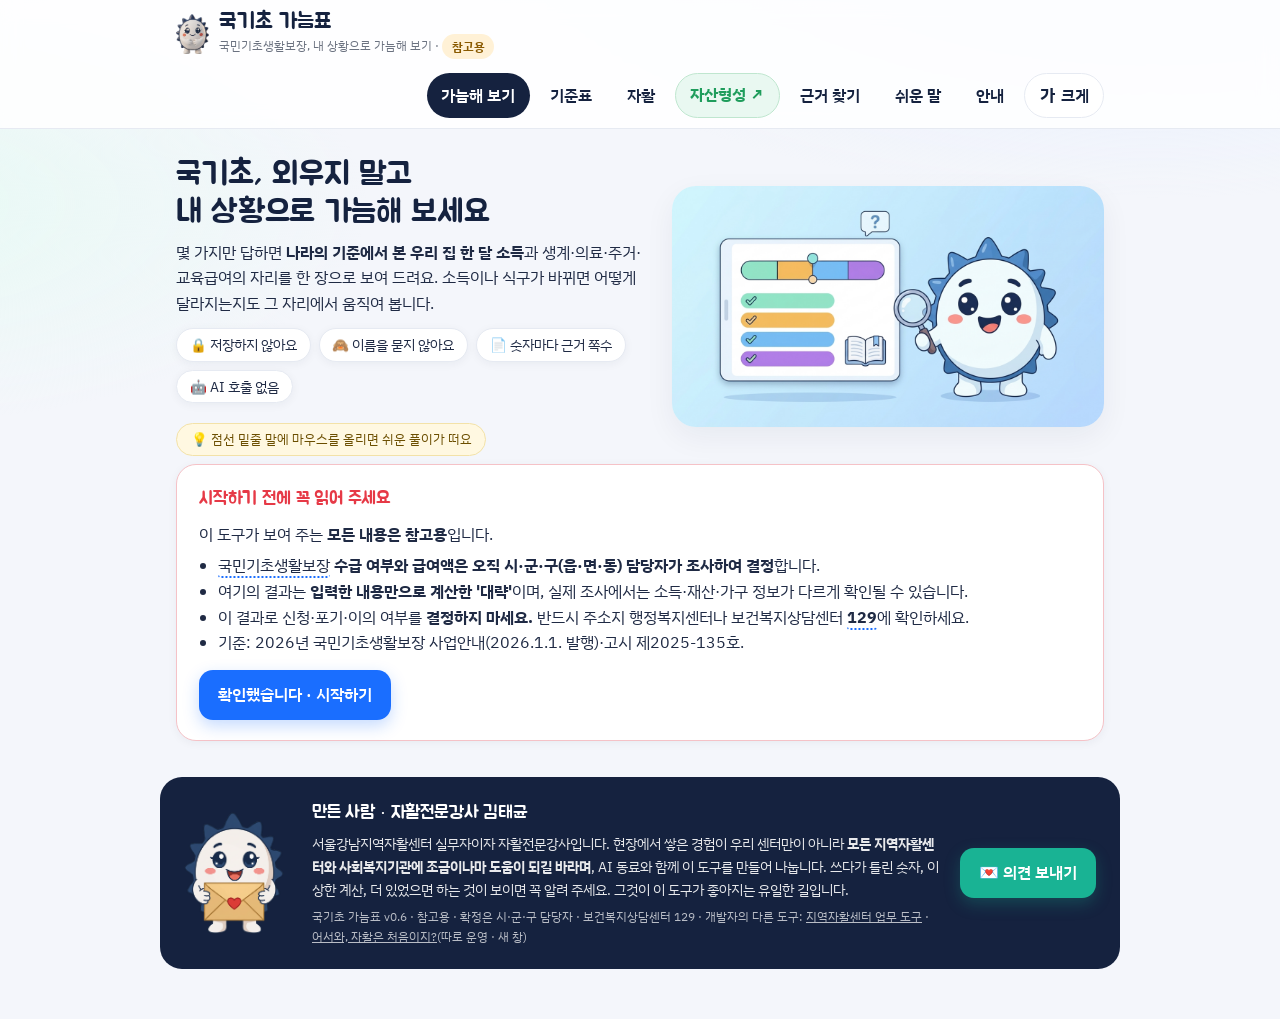
==== commit 030aa062: "개발자의 다른 도구: 업무 도구·신입 안내서 연결 (안내 탭·자산형성 길잡이) Co-Authored-By: Claude Opus 5.5 <noreply@anthropic.com>" ====
--- a/index.html
+++ b/index.html
@@ -151,7 +151,7 @@
         <li><b>매년 바뀌어요.</b> 7월 말 중앙생활보장위원회 → 8월 초 고시 → 다음 해 1월 1일 사업안내. 숫자 파일만 갈아 끼워요. 지금은 2026년 판이에요.</li>
       </ul>
       <p class="muted">원문: 보건복지부 고시 제2025-135호 「2026년 기준 중위소득 및 생계·의료급여 선정기준과 최저보장수준」 · 『2026년 국민기초생활보장 사업안내』(2026.1.1.) · 『2026년 자활사업안내』 · 복지부 보도자료 2025-07-31, 2026-01-01.</p>
-      <p class="other-tool"><b>만든 사람의 다른 도구</b> — <a href="https://jahwalktg.github.io/jahwal-tools/" target="_blank" rel="noopener">지역자활센터 업무 도구</a>: 실무자용 계산기·서식·명단·홍보 도구 모음(저장 없음). <span class="muted">이 도구와 따로 운영 · 새 창</span></p>
+      <p class="other-tool"><b>개발자의 다른 도구</b> — <a href="https://jahwalktg.github.io/jahwal-tools/" target="_blank" rel="noopener">지역자활센터 업무 도구</a>: 실무자용 계산기·서식·명단·홍보 도구 모음(저장 없음) · <a href="https://jahwalktg.github.io/jahwal-start/" target="_blank" rel="noopener">어서와, 자활은 처음이지?</a>: 신입 실무자를 위한 쉬운 말 사전과 업무 절차 안내. <span class="muted">이 도구와 따로 운영 · 새 창</span></p>
       <p class="muted">굿균은 화면 안에서만 사는 '화면 속 안내자'예요. 화면 밖의 판단은 언제나 사람 몫이고요.</p>
     </div>
   </section>
@@ -166,7 +166,7 @@
     <div>
       <h3>만든 사람 · 자활전문강사 김태균</h3>
       <p>서울강남지역자활센터 실무자이자 자활전문강사입니다. 현장에서 쌓은 경험이 우리 센터만이 아니라 <b>모든 지역자활센터와 사회복지기관에 조금이나마 도움이 되길 바라며</b>, AI 동료와 함께 이 도구를 만들어 나눕니다. 쓰다가 틀린 숫자, 이상한 계산, 더 있었으면 하는 것이 보이면 꼭 알려 주세요. 그것이 이 도구가 좋아지는 유일한 길입니다.</p>
-      <div class="mini">국기초 가늠표 v0.6 · 참고용 · 확정은 시·군·구 담당자 · 보건복지상담센터 129 · 만든 사람의 다른 도구: <a href="https://jahwalktg.github.io/jahwal-tools/" target="_blank" rel="noopener">지역자활센터 업무 도구</a>(따로 운영 · 새 창)</div>
+      <div class="mini">국기초 가늠표 v0.6 · 참고용 · 확정은 시·군·구 담당자 · 보건복지상담센터 129 · 개발자의 다른 도구: <a href="https://jahwalktg.github.io/jahwal-tools/" target="_blank" rel="noopener">지역자활센터 업무 도구</a> · <a href="https://jahwalktg.github.io/jahwal-start/" target="_blank" rel="noopener">어서와, 자활은 처음이지?</a>(따로 운영 · 새 창)</div>
     </div>
     <button class="mint" id="fb-open">💌 의견 보내기</button>
   </div>
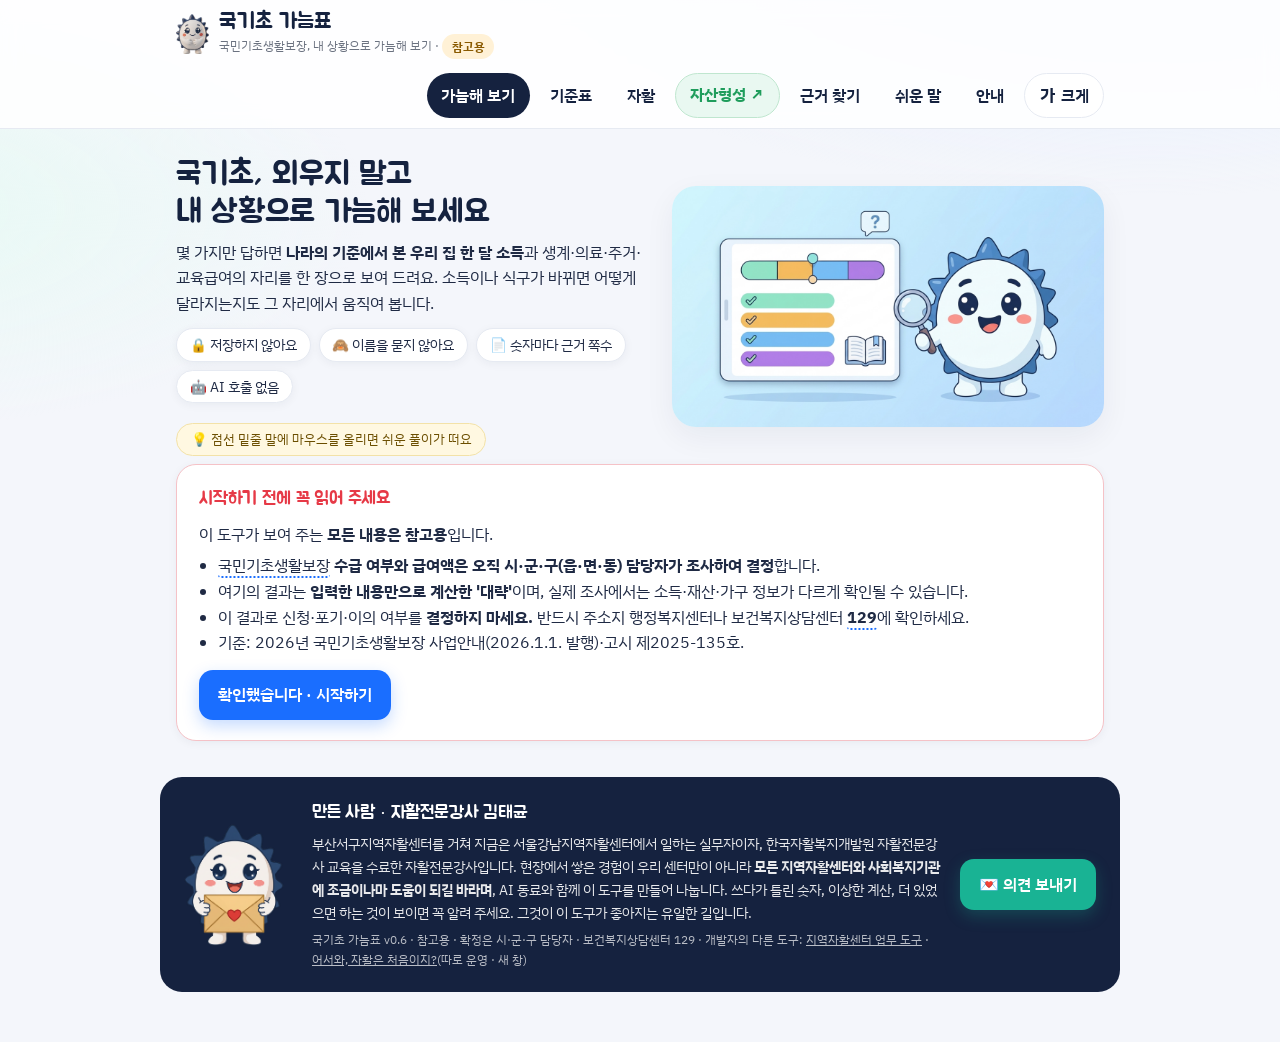
==== commit 4072a071: "만든 사람 소개 보강 Co-Authored-By: Claude Opus 5.5 <noreply@anthropic.com>" ====
--- a/index.html
+++ b/index.html
@@ -165,7 +165,7 @@
     <img src="img/feedback_t.png" alt="">
     <div>
       <h3>만든 사람 · 자활전문강사 김태균</h3>
-      <p>서울강남지역자활센터 실무자이자 자활전문강사입니다. 현장에서 쌓은 경험이 우리 센터만이 아니라 <b>모든 지역자활센터와 사회복지기관에 조금이나마 도움이 되길 바라며</b>, AI 동료와 함께 이 도구를 만들어 나눕니다. 쓰다가 틀린 숫자, 이상한 계산, 더 있었으면 하는 것이 보이면 꼭 알려 주세요. 그것이 이 도구가 좋아지는 유일한 길입니다.</p>
+      <p>부산서구지역자활센터를 거쳐 지금은 서울강남지역자활센터에서 일하는 실무자이자, 한국자활복지개발원 자활전문강사 교육을 수료한 자활전문강사입니다. 현장에서 쌓은 경험이 우리 센터만이 아니라 <b>모든 지역자활센터와 사회복지기관에 조금이나마 도움이 되길 바라며</b>, AI 동료와 함께 이 도구를 만들어 나눕니다. 쓰다가 틀린 숫자, 이상한 계산, 더 있었으면 하는 것이 보이면 꼭 알려 주세요. 그것이 이 도구가 좋아지는 유일한 길입니다.</p>
       <div class="mini">국기초 가늠표 v0.6 · 참고용 · 확정은 시·군·구 담당자 · 보건복지상담센터 129 · 개발자의 다른 도구: <a href="https://jahwalktg.github.io/jahwal-tools/" target="_blank" rel="noopener">지역자활센터 업무 도구</a> · <a href="https://jahwalktg.github.io/jahwal-start/" target="_blank" rel="noopener">어서와, 자활은 처음이지?</a>(따로 운영 · 새 창)</div>
     </div>
     <button class="mint" id="fb-open">💌 의견 보내기</button>
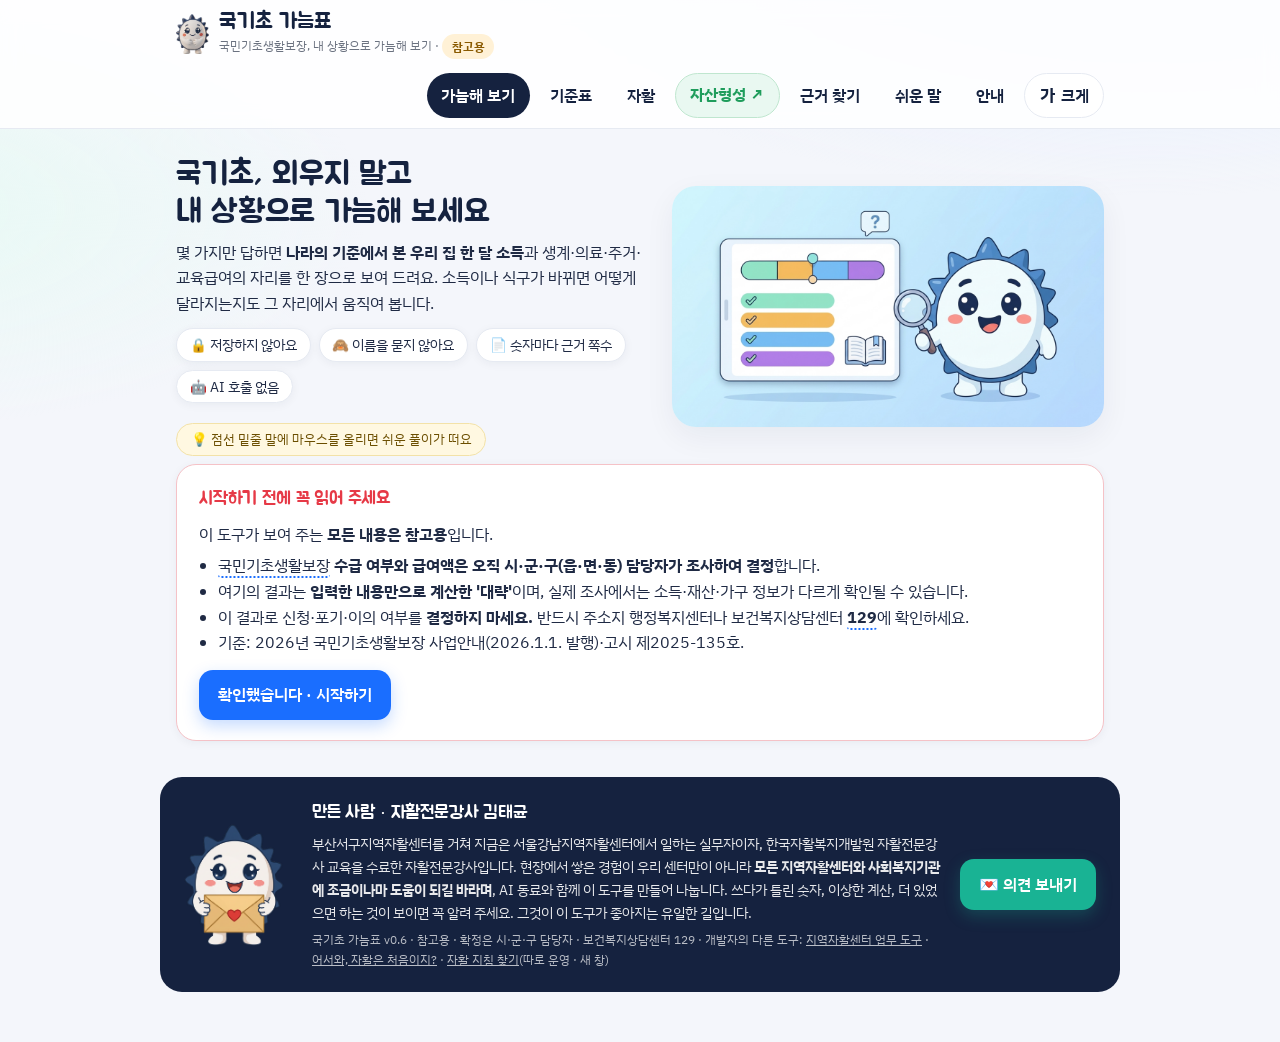
==== commit 2b60caf3: "개발자의 다른 도구에 「자활 지침 찾기」 추가 Co-Authored-By: Claude Fable 5.1 <noreply@anthropic.com>" ====
--- a/index.html
+++ b/index.html
@@ -151,7 +151,7 @@
         <li><b>매년 바뀌어요.</b> 7월 말 중앙생활보장위원회 → 8월 초 고시 → 다음 해 1월 1일 사업안내. 숫자 파일만 갈아 끼워요. 지금은 2026년 판이에요.</li>
       </ul>
       <p class="muted">원문: 보건복지부 고시 제2025-135호 「2026년 기준 중위소득 및 생계·의료급여 선정기준과 최저보장수준」 · 『2026년 국민기초생활보장 사업안내』(2026.1.1.) · 『2026년 자활사업안내』 · 복지부 보도자료 2025-07-31, 2026-01-01.</p>
-      <p class="other-tool"><b>개발자의 다른 도구</b> — <a href="https://jahwalktg.github.io/jahwal-tools/" target="_blank" rel="noopener">지역자활센터 업무 도구</a>: 실무자용 계산기·서식·명단·홍보 도구 모음(저장 없음) · <a href="https://jahwalktg.github.io/jahwal-start/" target="_blank" rel="noopener">어서와, 자활은 처음이지?</a>: 신입 실무자를 위한 쉬운 말 사전과 업무 절차 안내. <span class="muted">이 도구와 따로 운영 · 새 창</span></p>
+      <p class="other-tool"><b>개발자의 다른 도구</b> — <a href="https://jahwalktg.github.io/jahwal-tools/" target="_blank" rel="noopener">지역자활센터 업무 도구</a>: 실무자용 계산기·서식·명단·홍보 도구 모음(저장 없음) · <a href="https://jahwalktg.github.io/jahwal-start/" target="_blank" rel="noopener">어서와, 자활은 처음이지?</a>: 신입 실무자를 위한 쉬운 말 사전과 업무 절차 안내 · <a href="https://jahwalktg.github.io/jahwal-search/" target="_blank" rel="noopener">자활 지침 찾기</a>: 낱말 하나로 자활사업 안내·자산형성 안내·국민기초생활보장 안내의 쪽수와 문장을 바로 찾기. <span class="muted">이 도구와 따로 운영 · 새 창</span></p>
       <p class="muted">굿균은 화면 안에서만 사는 '화면 속 안내자'예요. 화면 밖의 판단은 언제나 사람 몫이고요.</p>
     </div>
   </section>
@@ -166,7 +166,7 @@
     <div>
       <h3>만든 사람 · 자활전문강사 김태균</h3>
       <p>부산서구지역자활센터를 거쳐 지금은 서울강남지역자활센터에서 일하는 실무자이자, 한국자활복지개발원 자활전문강사 교육을 수료한 자활전문강사입니다. 현장에서 쌓은 경험이 우리 센터만이 아니라 <b>모든 지역자활센터와 사회복지기관에 조금이나마 도움이 되길 바라며</b>, AI 동료와 함께 이 도구를 만들어 나눕니다. 쓰다가 틀린 숫자, 이상한 계산, 더 있었으면 하는 것이 보이면 꼭 알려 주세요. 그것이 이 도구가 좋아지는 유일한 길입니다.</p>
-      <div class="mini">국기초 가늠표 v0.6 · 참고용 · 확정은 시·군·구 담당자 · 보건복지상담센터 129 · 개발자의 다른 도구: <a href="https://jahwalktg.github.io/jahwal-tools/" target="_blank" rel="noopener">지역자활센터 업무 도구</a> · <a href="https://jahwalktg.github.io/jahwal-start/" target="_blank" rel="noopener">어서와, 자활은 처음이지?</a>(따로 운영 · 새 창)</div>
+      <div class="mini">국기초 가늠표 v0.6 · 참고용 · 확정은 시·군·구 담당자 · 보건복지상담센터 129 · 개발자의 다른 도구: <a href="https://jahwalktg.github.io/jahwal-tools/" target="_blank" rel="noopener">지역자활센터 업무 도구</a> · <a href="https://jahwalktg.github.io/jahwal-start/" target="_blank" rel="noopener">어서와, 자활은 처음이지?</a> · <a href="https://jahwalktg.github.io/jahwal-search/" target="_blank" rel="noopener">자활 지침 찾기</a>(따로 운영 · 새 창)</div>
     </div>
     <button class="mint" id="fb-open">💌 의견 보내기</button>
   </div>
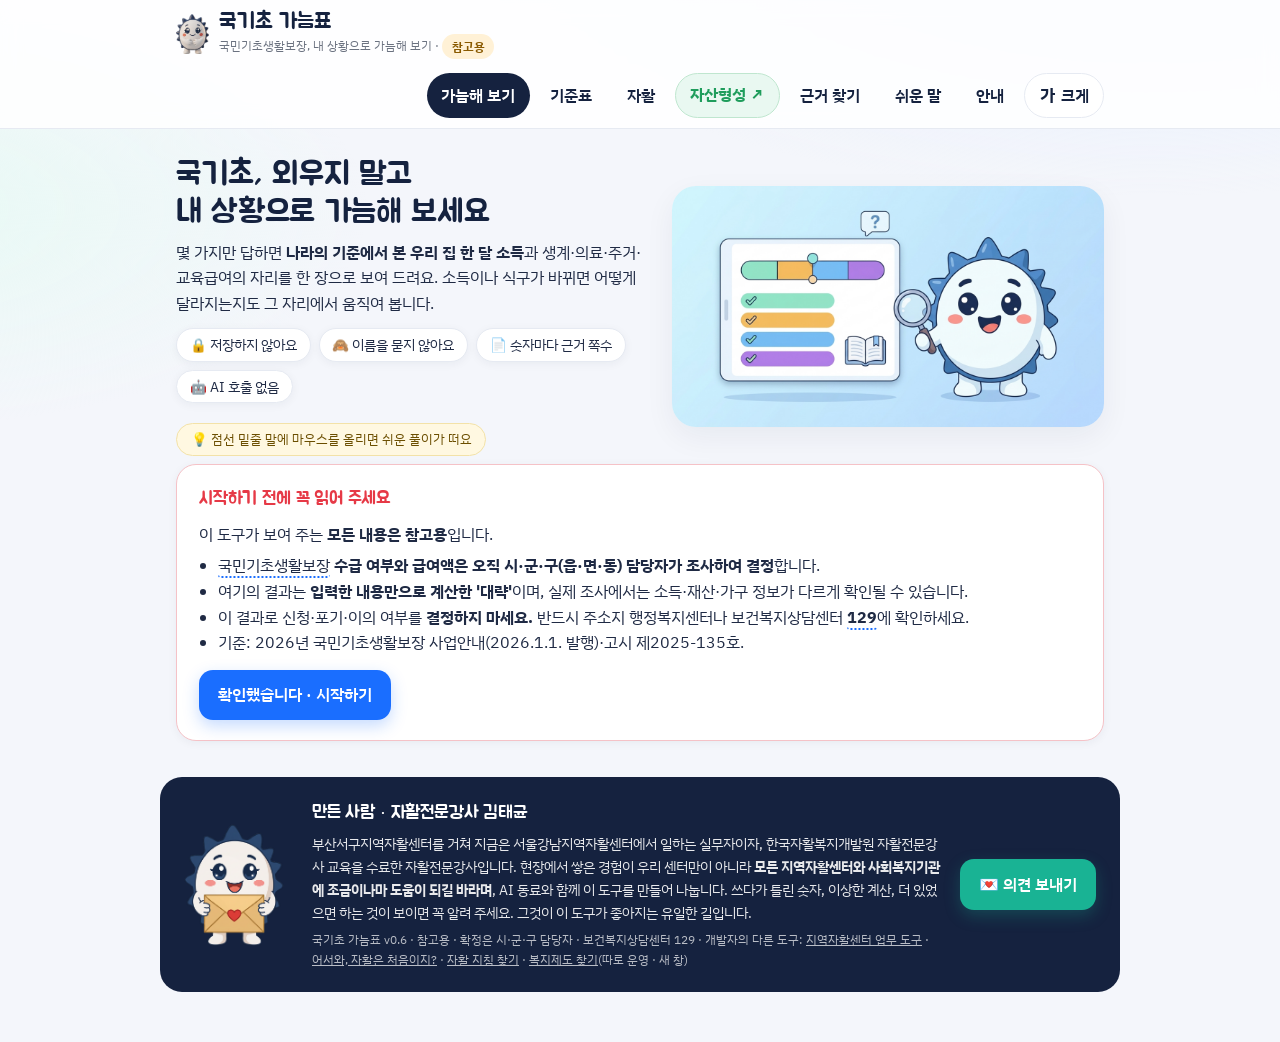
==== commit 4049afce: "개발자의 다른 도구에 「복지제도 찾기」 추가 Co-Authored-By: Claude Fable 5.2 <noreply@anthropic.com>" ====
--- a/index.html
+++ b/index.html
@@ -151,7 +151,7 @@
         <li><b>매년 바뀌어요.</b> 7월 말 중앙생활보장위원회 → 8월 초 고시 → 다음 해 1월 1일 사업안내. 숫자 파일만 갈아 끼워요. 지금은 2026년 판이에요.</li>
       </ul>
       <p class="muted">원문: 보건복지부 고시 제2025-135호 「2026년 기준 중위소득 및 생계·의료급여 선정기준과 최저보장수준」 · 『2026년 국민기초생활보장 사업안내』(2026.1.1.) · 『2026년 자활사업안내』 · 복지부 보도자료 2025-07-31, 2026-01-01.</p>
-      <p class="other-tool"><b>개발자의 다른 도구</b> — <a href="https://jahwalktg.github.io/jahwal-tools/" target="_blank" rel="noopener">지역자활센터 업무 도구</a>: 실무자용 계산기·서식·명단·홍보 도구 모음(저장 없음) · <a href="https://jahwalktg.github.io/jahwal-start/" target="_blank" rel="noopener">어서와, 자활은 처음이지?</a>: 신입 실무자를 위한 쉬운 말 사전과 업무 절차 안내 · <a href="https://jahwalktg.github.io/jahwal-search/" target="_blank" rel="noopener">자활 지침 찾기</a>: 낱말 하나로 자활사업 안내·자산형성 안내·국민기초생활보장 안내의 쪽수와 문장을 바로 찾기. <span class="muted">이 도구와 따로 운영 · 새 창</span></p>
+      <p class="other-tool"><b>개발자의 다른 도구</b> — <a href="https://jahwalktg.github.io/jahwal-tools/" target="_blank" rel="noopener">지역자활센터 업무 도구</a>: 실무자용 계산기·서식·명단·홍보 도구 모음(저장 없음) · <a href="https://jahwalktg.github.io/jahwal-start/" target="_blank" rel="noopener">어서와, 자활은 처음이지?</a>: 신입 실무자를 위한 쉬운 말 사전과 업무 절차 안내 · <a href="https://jahwalktg.github.io/jahwal-search/" target="_blank" rel="noopener">자활 지침 찾기</a>: 낱말 하나로 자활사업 안내·자산형성 안내·국민기초생활보장 안내의 쪽수와 문장을 바로 찾기 · <a href="https://jahwalktg.github.io/bokjiro-search/" target="_blank" rel="noopener">복지제도 찾기</a>: 대상자 조건으로 복지로의 중앙부처·지자체 제도를 찾아 원문·문의처·날짜까지. <span class="muted">이 도구와 따로 운영 · 새 창</span></p>
       <p class="muted">굿균은 화면 안에서만 사는 '화면 속 안내자'예요. 화면 밖의 판단은 언제나 사람 몫이고요.</p>
     </div>
   </section>
@@ -166,7 +166,7 @@
     <div>
       <h3>만든 사람 · 자활전문강사 김태균</h3>
       <p>부산서구지역자활센터를 거쳐 지금은 서울강남지역자활센터에서 일하는 실무자이자, 한국자활복지개발원 자활전문강사 교육을 수료한 자활전문강사입니다. 현장에서 쌓은 경험이 우리 센터만이 아니라 <b>모든 지역자활센터와 사회복지기관에 조금이나마 도움이 되길 바라며</b>, AI 동료와 함께 이 도구를 만들어 나눕니다. 쓰다가 틀린 숫자, 이상한 계산, 더 있었으면 하는 것이 보이면 꼭 알려 주세요. 그것이 이 도구가 좋아지는 유일한 길입니다.</p>
-      <div class="mini">국기초 가늠표 v0.6 · 참고용 · 확정은 시·군·구 담당자 · 보건복지상담센터 129 · 개발자의 다른 도구: <a href="https://jahwalktg.github.io/jahwal-tools/" target="_blank" rel="noopener">지역자활센터 업무 도구</a> · <a href="https://jahwalktg.github.io/jahwal-start/" target="_blank" rel="noopener">어서와, 자활은 처음이지?</a> · <a href="https://jahwalktg.github.io/jahwal-search/" target="_blank" rel="noopener">자활 지침 찾기</a>(따로 운영 · 새 창)</div>
+      <div class="mini">국기초 가늠표 v0.6 · 참고용 · 확정은 시·군·구 담당자 · 보건복지상담센터 129 · 개발자의 다른 도구: <a href="https://jahwalktg.github.io/jahwal-tools/" target="_blank" rel="noopener">지역자활센터 업무 도구</a> · <a href="https://jahwalktg.github.io/jahwal-start/" target="_blank" rel="noopener">어서와, 자활은 처음이지?</a> · <a href="https://jahwalktg.github.io/jahwal-search/" target="_blank" rel="noopener">자활 지침 찾기</a> · <a href="https://jahwalktg.github.io/bokjiro-search/" target="_blank" rel="noopener">복지제도 찾기</a>(따로 운영 · 새 창)</div>
     </div>
     <button class="mint" id="fb-open">💌 의견 보내기</button>
   </div>
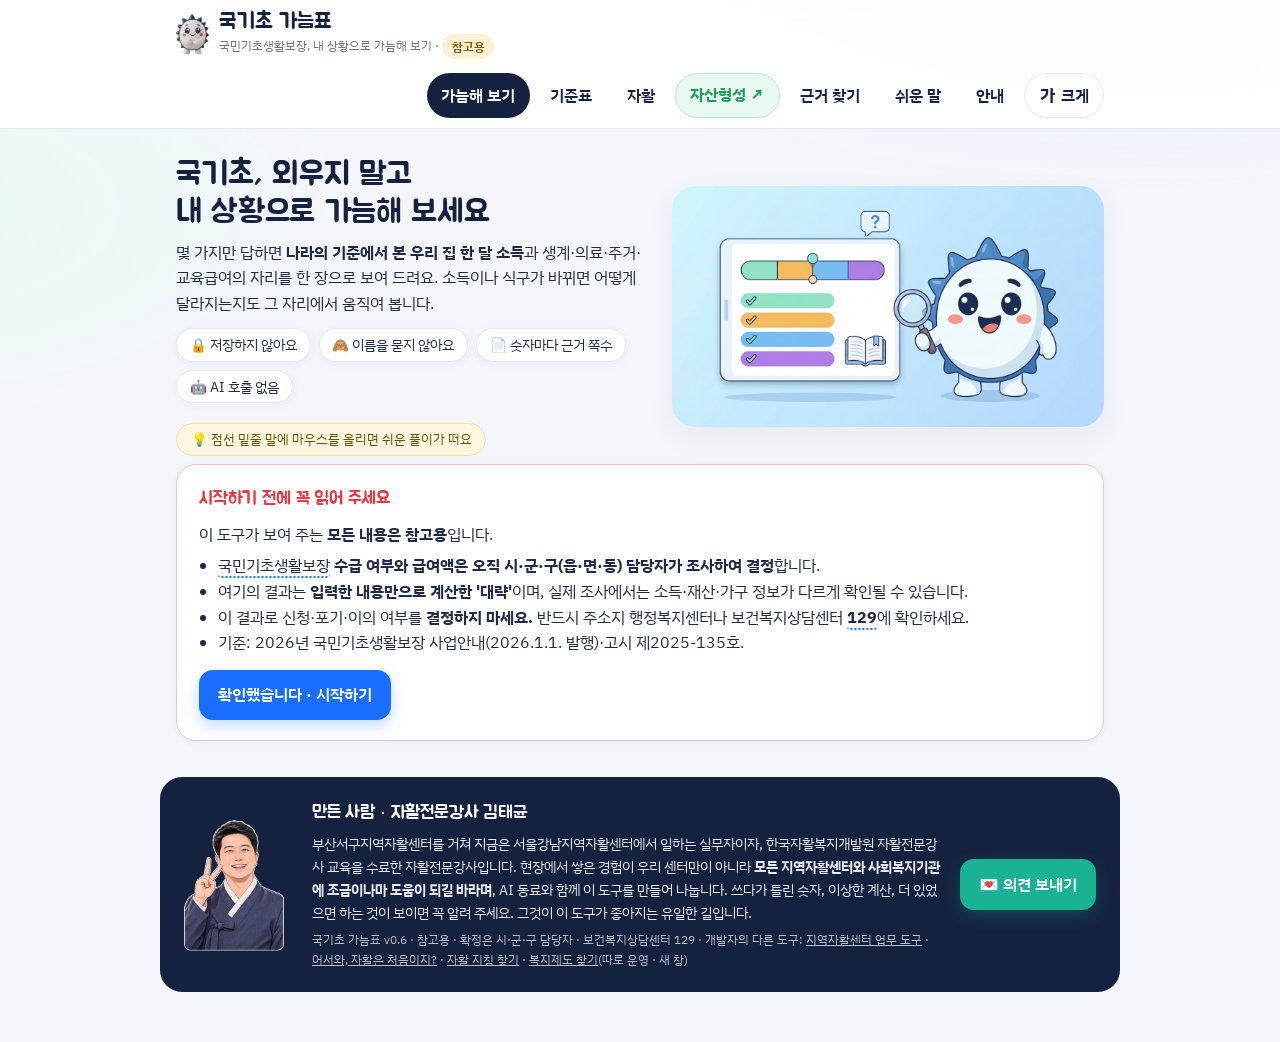
==== commit c94448de: "만든 사람 소개 그림: 굿균 → 김태균 개량한복 「브이」 캐릭터 Co-Authored-By: Claude Opus 5.5 <noreply@anthropic.com>" ====
--- a/index.html
+++ b/index.html
@@ -162,7 +162,7 @@
 
 <footer>
   <div class="maker">
-    <img src="img/feedback_t.png" alt="">
+    <img src="img/maker_v.webp" alt="만든 사람 김태균 캐릭터">
     <div>
       <h3>만든 사람 · 자활전문강사 김태균</h3>
       <p>부산서구지역자활센터를 거쳐 지금은 서울강남지역자활센터에서 일하는 실무자이자, 한국자활복지개발원 자활전문강사 교육을 수료한 자활전문강사입니다. 현장에서 쌓은 경험이 우리 센터만이 아니라 <b>모든 지역자활센터와 사회복지기관에 조금이나마 도움이 되길 바라며</b>, AI 동료와 함께 이 도구를 만들어 나눕니다. 쓰다가 틀린 숫자, 이상한 계산, 더 있었으면 하는 것이 보이면 꼭 알려 주세요. 그것이 이 도구가 좋아지는 유일한 길입니다.</p>
@@ -173,5 +173,6 @@
 </footer>
 <script src="js/fontsize.js?v=2" defer></script>
 <script type="module" src="js/app.js?v=19"></script>
+<script src="https://jahwalktg.github.io/contact.js" defer></script>
 </body>
 </html>
